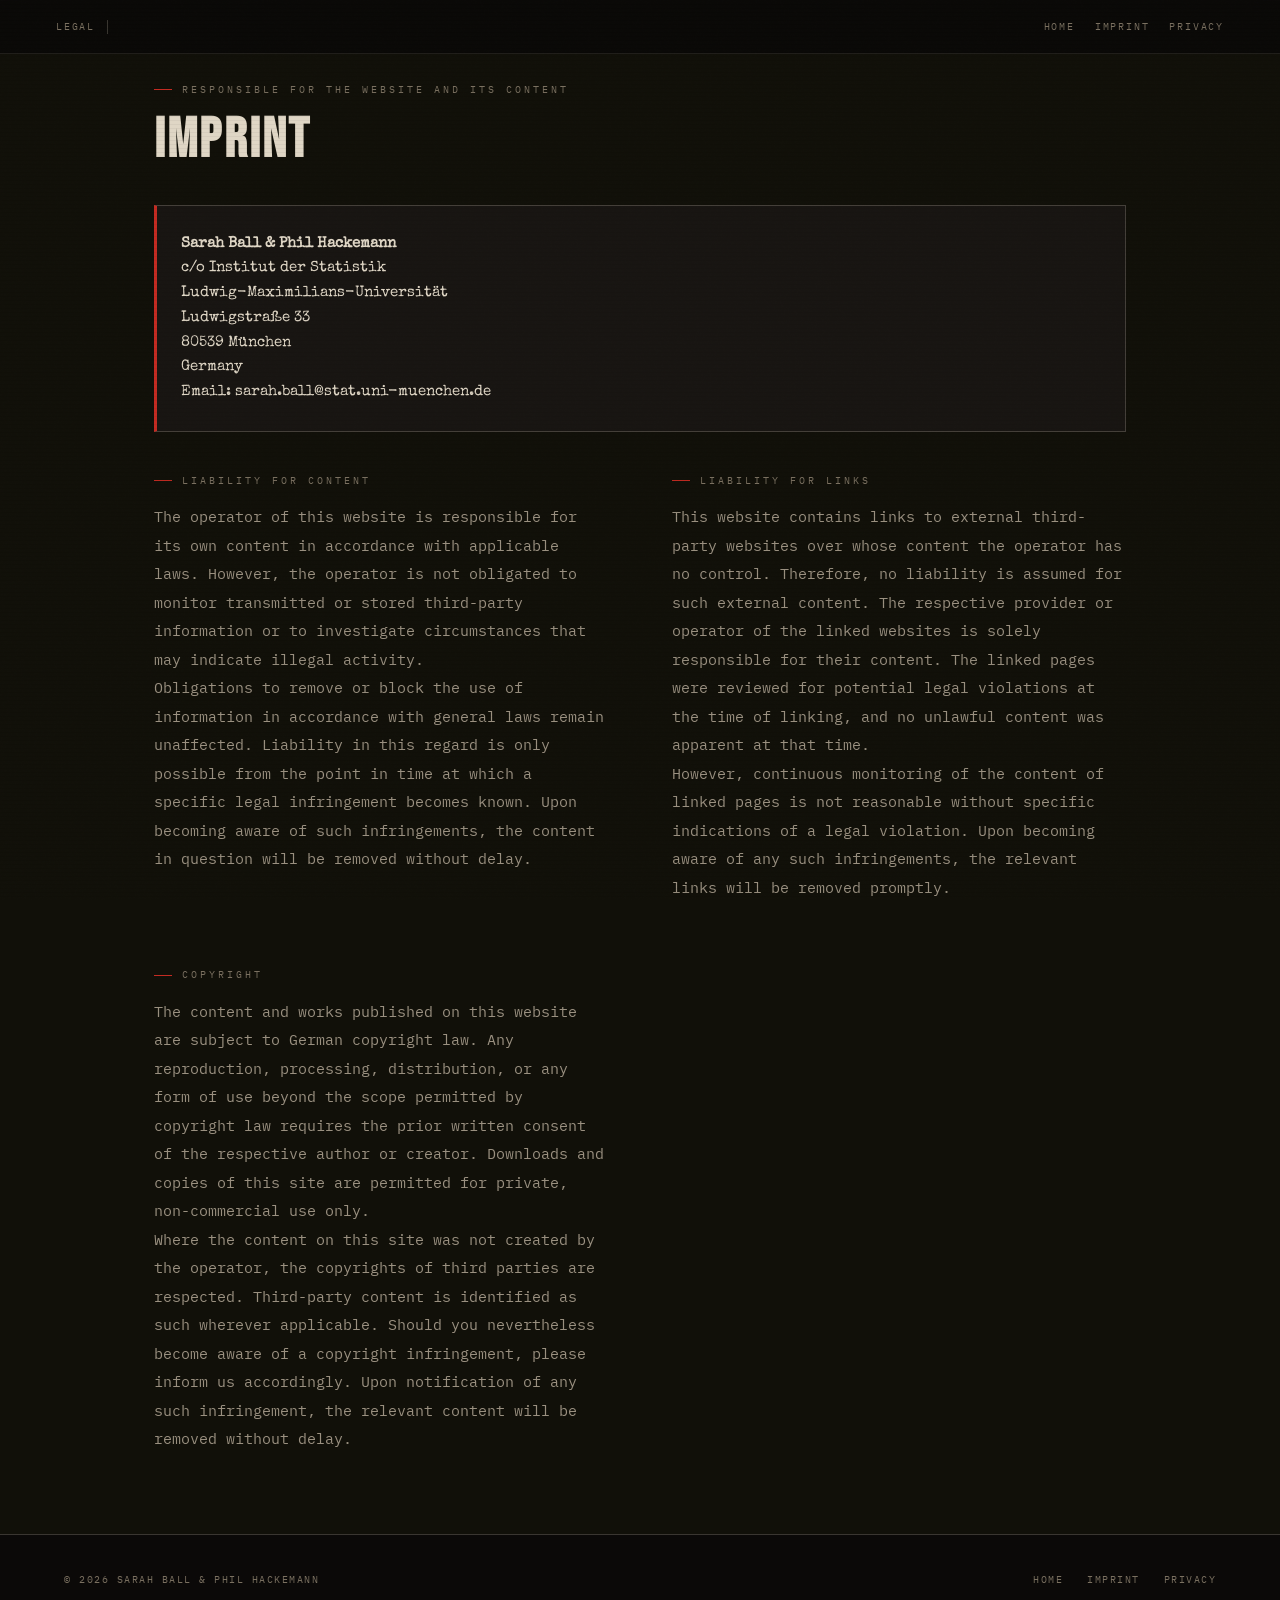
==== imprint.html @ 5b5ce3ba "Initial commit" ====
<!DOCTYPE html>
<html lang="en">
<head>
  <meta charset="UTF-8">
  <meta name="viewport" content="width=device-width, initial-scale=1.0">
  <title>Imprint</title>
  <meta name="description" content="Imprint for the ICML 2026 project site 'The Alignment Community Is Unintentionally Building a Censor's Toolkit'" />
  <meta name="robots" content="noindex,nofollow" />
  <link rel="apple-touch-icon" sizes="180x180" href="favicon/apple-touch-icon.png">
  <link rel="icon" type="image/png" sizes="32x32" href="favicon/favicon-32x32.png">
  <link rel="icon" type="image/png" sizes="16x16" href="favicon/favicon-16x16.png">
  <link rel="manifest" href="favicon/site.webmanifest">
  <link rel="stylesheet" href="icml.css">
</head>
<body>

<a class="skip-link" href="#main">Skip to main content</a>

<nav id="topnav" aria-label="Primary navigation">
  <div class="nav-left">
    <span>Legal</span>
    <span class="nav-sep"></span>
  </div>
  <div class="nav-right">
    <a href="index.html">Home</a>
    <a href="imprint.html">Imprint</a>
    <a href="privacy.html">Privacy</a>
  </div>
</nav>

<main id="main" tabindex="-1">

  <section style="background:var(--surface);border-top:1px solid var(--border);">
    <div class="wrap">
      <div class="label">Responsible for the website and its content</div>
      <h2 class="sec-title">Imprint</h2>
      <div class="thesis">
        <p><b>Sarah Ball &amp; Phil Hackemann</b></p>
        <p>c/o Institut der Statistik<br/>
        Ludwig-Maximilians-Universität<br/>
        Ludwigstraße 33<br/>
        80539 München<br/>
        Germany</p>
        <p>Email: <a href="mailto:sarah.ball@stat.uni-muenchen.de" rel="noopener" target="_self">sarah.ball@stat.uni-muenchen.de</a></p>
      </div>

      <div style="margin-top:40px;" class="ov-grid">
        <div>
          <div class="label">Liability for Content</div>
          <p class="abs-body">The operator of this website is responsible for its own content in accordance with applicable laws. However, the operator is not obligated to monitor transmitted or stored third-party information or to investigate circumstances that may indicate illegal activity.</p>
          <p class="abs-body">Obligations to remove or block the use of information in accordance with general laws remain unaffected. Liability in this regard is only possible from the point in time at which a specific legal infringement becomes known. Upon becoming aware of such infringements, the content in question will be removed without delay.</p>
        </div>
        <div>
          <div class="label">Liability for Links</div>
          <p class="abs-body">This website contains links to external third-party websites over whose content the operator has no control. Therefore, no liability is assumed for such external content. The respective provider or operator of the linked websites is solely responsible for their content. The linked pages were reviewed for potential legal violations at the time of linking, and no unlawful content was apparent at that time.</p>
          <p class="abs-body">However, continuous monitoring of the content of linked pages is not reasonable without specific indications of a legal violation. Upon becoming aware of any such infringements, the relevant links will be removed promptly.</p>
        </div>
        <div>
          <div class="label">Copyright</div>
          <p class="abs-body">The content and works published on this website are subject to German copyright law. Any reproduction, processing, distribution, or any form of use beyond the scope permitted by copyright law requires the prior written consent of the respective author or creator. Downloads and copies of this site are permitted for private, non-commercial use only.</p>
          <p class="abs-body">Where the content on this site was not created by the operator, the copyrights of third parties are respected. Third-party content is identified as such wherever applicable. Should you nevertheless become aware of a copyright infringement, please inform us accordingly. Upon notification of any such infringement, the relevant content will be removed without delay.</p>
        </div>
      </div>
    </div>
  </section>
</main>

<footer aria-label="Site footer">
  <span>© 2026 Sarah Ball &amp; Phil Hackemann</span>
  <nav aria-label="Footer navigation">
    <a href="index.html">Home</a>
    <a href="imprint.html">Imprint</a>
    <a href="privacy.html">Privacy</a>
  </nav>
</footer>

</body>
</html>
---- icml.css ----
:root{
  --bg:#0b0908;--surface:#111009;--card:#181512;
  --text:#dfd6c5;--muted:#7a7060;--faint:#2e2a24;
  --red:#c42b22;--red-dim:#5a1510;--amber:#c07818;
  --green:#317991;--green-hi:#26becc;
  --border:rgba(223,214,197,0.10);--border-hi:rgba(223,214,197,0.22);
}
*,*::before,*::after{box-sizing:border-box;margin:0;padding:0;}
html{scroll-behavior:smooth;}
body{background:var(--bg);color:var(--text);font-family:'IBM Plex Mono',monospace;font-size:14px;line-height:1.75;overflow-x:hidden;}
/* Skip-link for keyboard and screen-reader users */
.skip-link{position:absolute;left:-999px;top:auto;width:1px;height:1px;overflow:hidden;}
.skip-link:focus{position:static;left:auto;width:auto;height:auto;padding:10px 14px;background:var(--text);color:var(--bg);z-index:10000;border-radius:4px;text-decoration:none;}
body::before{content:'';position:fixed;inset:0;pointer-events:none;z-index:900;
  background-image:url("data:image/svg+xml,%3Csvg xmlns='http://www.w3.org/2000/svg' width='300' height='300'%3E%3Cfilter id='n'%3E%3CfeTurbulence baseFrequency='0.85' numOctaves='4' stitchTiles='stitch'/%3E%3C/filter%3E%3Crect width='100%25' height='100%25' filter='url(%23n)' opacity='1'/%3E%3C/svg%3E");
  opacity:0.03;mix-blend-mode:overlay;}
body::after{content:'';position:fixed;inset:0;pointer-events:none;z-index:899;
  background:repeating-linear-gradient(0deg,transparent,transparent 3px,rgba(0,0,0,0.04) 3px,rgba(0,0,0,0.04) 4px);}
a{color:inherit;text-decoration:none;}

/* ─── FONTS ───────────────────────────────────────── */
/* bebas-neue-regular - latin */
@font-face {
  font-display: swap;
  font-family: 'Bebas Neue';
  font-style: normal;
  font-weight: 400;
  src: url('fonts/bebas-neue-v16-latin-regular.woff2') format('woff2'),
      url('fonts/bebas-neue-v16-latin-regular.ttf') format('truetype');
}

/* special-elite-regular - latin */
@font-face {
  font-display: swap;
  font-family: 'Special Elite';
  font-style: normal;
  font-weight: 400;
  src: url('fonts/special-elite-v20-latin-regular.woff2') format('woff2'),
      url('fonts/special-elite-v20-latin-regular.ttf') format('truetype');
}

/* ibm-plex-mono-300 - latin */
@font-face {
  font-display: swap;
  font-family: 'IBM Plex Mono';
  font-style: normal;
  font-weight: 300;
  src: url('fonts/ibm-plex-mono-v20-latin-300.woff2') format('woff2'),
      url('fonts/ibm-plex-mono-v20-latin-300.ttf') format('truetype');
}
/* ibm-plex-mono-300italic - latin */
@font-face {
  font-display: swap;
  font-family: 'IBM Plex Mono';
  font-style: italic;
  font-weight: 300;
  src: url('fonts/ibm-plex-mono-v20-latin-300italic.woff2') format('woff2'),
      url('fonts/ibm-plex-mono-v20-latin-300italic.ttf') format('truetype');
}
/* ibm-plex-mono-regular - latin */
@font-face {
  font-display: swap;
  font-family: 'IBM Plex Mono';
  font-style: normal;
  font-weight: 400;
  src: url('fonts/ibm-plex-mono-v20-latin-regular.woff2') format('woff2'),
      url('fonts/ibm-plex-mono-v20-latin-regular.ttf') format('truetype');
}
/* ibm-plex-mono-500 - latin */
@font-face {
  font-display: swap;
  font-family: 'IBM Plex Mono';
  font-style: normal;
  font-weight: 500;
  src: url('fonts/ibm-plex-mono-v20-latin-500.woff2') format('woff2'),
      url('fonts/ibm-plex-mono-v20-latin-500.ttf') format('truetype');
}

/* ─── LOADER ───────────────────────────────────────── */
#loader{position:fixed;inset:0;background:#000;z-index:9999;
  display:flex;flex-direction:column;justify-content:center;align-items:center;padding:48px 64px;gap:0;}
/* top artistic note */
#loader-note{font-size:10px;letter-spacing:0.25em;text-transform:uppercase;
  color:#332e28;margin-bottom:28px;border:1px solid #1e1c18;padding:5px 14px;
  align-self:flex-start;}
#loader-lines{width:100%;max-width:640px;font-family:'IBM Plex Mono',monospace;font-size:13px;color:#3a3428;line-height:2.05;}
.ll{opacity:0;transition:opacity 0.08s;}
.ll.show{opacity:1;}
.ll.warn{color:var(--red);}
.ll.bright{color:#cfc6b5;}
#loader-bar-wrap{width:100%;max-width:640px;margin-top:30px;border:1px solid #2a2820;height:3px;background:#0a0908;}
#loader-bar{height:100%;width:0%;background:var(--red);}
#loader-pct{font-size:10px;color:var(--muted);letter-spacing:0.3em;text-transform:uppercase;margin-top:10px;width:100%;max-width:640px;}
#loader-skip{margin-top:24px;font-size:10px;letter-spacing:0.2em;text-transform:uppercase;
  color:#2e2a24;cursor:pointer;border-bottom:1px solid #2e2a24;padding-bottom:1px;
  transition:color 0.2s,border-color 0.2s;align-self:flex-start;}
#loader-skip:hover{color:var(--muted);border-color:var(--muted);}

/* ─── NAV ──────────────────────────────────────────── */
#topnav{position:fixed;top:0;left:0;right:0;z-index:800;padding:0 56px;height:54px;
  display:flex;justify-content:space-between;align-items:center;
  background:rgba(11,9,8,0.9);backdrop-filter:blur(14px);
  border-bottom:1px solid var(--border);
  font-family:'IBM Plex Mono',monospace;font-size:10px;letter-spacing:0.18em;
  text-transform:uppercase;color:var(--muted);}
.nav-left{display:flex;align-items:center;gap:12px;flex-wrap:wrap;}
.nav-right{display:flex;align-items:center;gap:20px;}
.nav-right a{color:var(--muted);font-family:'IBM Plex Mono',monospace;font-size:10px;
  letter-spacing:0.18em;text-transform:uppercase;text-decoration:none;
  transition:color 0.2s;}
.nav-right a:hover{color:var(--text);}
.badge-spot{background:var(--red);color:#fff;font-family:'Bebas Neue',sans-serif;
  font-size:11px;letter-spacing:0.1em;padding:3px 9px;line-height:1;}
.badge-oral{background:#1a1200;color:var(--amber);border:1px solid #5a3a0a;
  font-size:10px;letter-spacing:0.1em;padding:3px 9px;line-height:1;}
.nav-sep{width:1px;height:14px;background:var(--border-hi);display:inline-block;}
.btn-nav{background:var(--red);color:#fff;border:1px solid var(--red);
  font-family:'IBM Plex Mono',monospace;font-size:10px;letter-spacing:0.15em;
  text-transform:uppercase;padding:6px 14px;cursor:pointer;
  transition:background 0.2s;}
.btn-nav:hover{background:#a32018;}

/* ─── HERO ─────────────────────────────────────────── */
#hero{min-height:100vh;padding:54px 64px 72px;
  display:flex;flex-direction:column;justify-content:flex-end;
  position:relative;border-bottom:1px solid var(--border-hi);overflow:hidden;}
.red-stripe{position:absolute;left:0;top:0;bottom:0;width:4px;background:var(--red);}
#hero-bg{position:absolute;right:-20px;top:50%;transform:translateY(-50%);
  font-family:'Bebas Neue',sans-serif;font-size:clamp(100px,19vw,250px);
  line-height:0.85;color:rgba(196,43,34,0.04);pointer-events:none;
  user-select:none;white-space:nowrap;letter-spacing:0.02em;}
#hero h1{font-family:'Bebas Neue',sans-serif;font-size:clamp(58px,9.5vw,132px);
  line-height:0.88;letter-spacing:0.025em;max-width:980px;margin-bottom:40px;
  opacity:0;animation:heroIn 0.9s 0.2s ease forwards;}
#hero h1 em{color:var(--red);font-style:normal;}
.tagline{font-family:'IBM Plex Mono',monospace;font-size:clamp(22px,2.9vw,34px);
  color:#b8ad9d;border-left:3px solid var(--amber);padding-left:20px;
  max-width:640px;margin-bottom:50px;line-height:1.5;
  opacity:0;animation:heroIn 0.9s 0.45s ease forwards;}
.hero-foot{display:flex;align-items:flex-end;gap:48px;flex-wrap:wrap;
  opacity:0;animation:heroIn 0.9s 0.7s ease forwards;}
.authors-mini{font-size:12px;color:#9a9080;}
.authors-mini strong{display:block;font-size:14px;color:var(--text);margin-bottom:2px;font-weight:400;}
.hero-ctas{display:flex;gap:14px;flex-wrap:wrap;}
@keyframes heroIn{from{opacity:0;transform:translateY(22px);}to{opacity:1;transform:none;}}
@keyframes fadeIn{from{opacity:0;}to{opacity:1;}}
.scroll-hint{position:absolute;bottom:28px;right:64px;font-size:10px;
  letter-spacing:0.25em;text-transform:uppercase;color:var(--faint);
  display:flex;flex-direction:column;align-items:center;gap:8px;
  opacity:0;animation:fadeIn 1s 1.4s ease forwards;}
.scroll-hint::after{content:'';display:block;width:1px;height:38px;
  background:linear-gradient(to bottom,var(--faint),transparent);
  animation:spulse 1.8s ease-in-out infinite;}
@keyframes spulse{0%,100%{opacity:0.3;}50%{opacity:1;}}

/* ─── BUTTONS ──────────────────────────────────────── */
.btn{display:inline-block;padding:11px 26px;font-family:'IBM Plex Mono',monospace;
  font-size:11px;letter-spacing:0.15em;text-transform:uppercase;cursor:pointer;
  border:1px solid;transition:background 0.2s,border-color 0.2s,transform 0.15s;}
.btn:hover{transform:translateY(-2px);}
.btn-red{background:var(--red);color:#fff;border-color:var(--red);}
.btn-red:hover{background:#a32018;border-color:#a32018;}
.btn-ghost{background:transparent;color:var(--text);border-color:var(--border-hi);}
.btn-ghost:hover{border-color:var(--text);}

/* ─── SCROLL REVEAL ────────────────────────────────── */
.rv{opacity:0;transform:translateY(26px);transition:opacity 0.75s ease,transform 0.75s ease;}
.rv.vis{opacity:1;transform:none;}
.rvl{opacity:0;transform:translateX(-28px);transition:opacity 0.75s ease,transform 0.75s ease;}
.rvl.vis{opacity:1;transform:none;}
.rvr{opacity:0;transform:translateX(28px);transition:opacity 0.75s ease,transform 0.75s ease;}
.rvr.vis{opacity:1;transform:none;}
.d1{transition-delay:0.10s;}.d2{transition-delay:0.22s;}.d3{transition-delay:0.36s;}.d4{transition-delay:0.50s;}

/* ─── SECTION UTILITIES ────────────────────────────── */
.wrap{max-width:1100px;margin:0 auto;padding:80px 64px;}
.label{display:flex;align-items:center;gap:10px;font-size:10px;letter-spacing:0.3em;
  text-transform:uppercase;color:var(--muted);margin-bottom:14px;}
.label::before{content:'';display:block;width:18px;height:1px;background:var(--red);}
.sec-title{font-family:'Bebas Neue',sans-serif;font-size:clamp(32px,4.5vw,56px);
  letter-spacing:0.04em;line-height:1;margin-bottom:36px;}
.tag{display:inline-block;padding:2px 7px;font-size:10px;letter-spacing:0.1em;
  text-transform:uppercase;border:1px solid;border-radius:0;}
.tag-r{color:var(--red);border-color:var(--red-dim);}
.tag-a{color:var(--amber);border-color:#5a3a0a;}
.tag-g{color:var(--green-hi);border-color:#317991;}

/* ─── COUNTER STRIP ────────────────────────────────── */
#counters{border-bottom:1px solid var(--border);padding:0 64px;}
.counters-row{display:flex;border-left:1px solid var(--border);}
.cnt{flex:1;padding:30px 26px;border-right:1px solid var(--border);}
.cnt-num{font-family:'Bebas Neue',sans-serif;font-size:clamp(32px,3.8vw,50px);
  color:var(--red);line-height:1;margin-bottom:6px;}
.cnt-lbl{font-size:11px;color:var(--muted);letter-spacing:0.09em;text-transform:uppercase;line-height:1.45;}

/* ─── PULL QUOTE ───────────────────────────────────── */
#quote{background:var(--bg);border-top:1px solid var(--border);
  border-bottom:1px solid var(--border);padding:80px 64px;position:relative;overflow:hidden;}
#quote::before{content:'"';position:absolute;left:-15px;top:-50px;
  font-family:'Bebas Neue',sans-serif;font-size:300px;color:rgba(196,43,34,0.04);
  line-height:1;pointer-events:none;user-select:none;}
#quote blockquote{font-family:'Special Elite',cursive;font-size:clamp(19px,3vw,29px);
  color:#8a8070;max-width:820px;margin:0 auto;line-height:1.55;text-align:center;}
#quote blockquote b{color:var(--text);font-weight:400;}

/* ─── VIDEO ────────────────────────────────────────── */
#video{padding:80px 40px;}
.vid-header{max-width:980px;margin:0 auto 30px;display:flex;justify-content:space-between;align-items:flex-end;flex-wrap:wrap;gap:16px;}
.vid-title{font-family:'Bebas Neue',sans-serif;font-size:clamp(28px,3.8vw,50px);letter-spacing:0.04em;line-height:1;}
.vid-desc{font-size:12px;color:var(--muted);max-width:340px;text-align:right;line-height:1.7;}
.vid-wrap{max-width:980px;margin:0 auto;position:relative;}
.vid-wrap::before{content:'';position:absolute;inset:-18px;border:1px solid var(--border);pointer-events:none;}
.vid-wrap::after{content:'';position:absolute;inset:-36px;border:1px solid rgba(196,43,34,0.07);pointer-events:none;}
.vid-frame{position:relative;aspect-ratio:16/9;background:#000;border:1px solid var(--border-hi);overflow:hidden;}
.vid-frame::after{content:'';position:absolute;inset:0;pointer-events:none;
  background:repeating-linear-gradient(0deg,transparent,transparent 2px,rgba(0,0,0,0.055) 2px,rgba(0,0,0,0.055) 4px);}
.vid-frame iframe{position:absolute;inset:0;width:100%;height:100%;display:block;border:none;}
.vid-placeholder{
  position:absolute;inset:0;display:flex;flex-direction:column;align-items:center;justify-content:center;gap:18px;background:#050403;color:var(--muted);font-size:12px;letter-spacing:0.2em;text-transform:uppercase;cursor:pointer;z-index:2;overflow:hidden;}
.vid-placeholder:focus-visible{outline:2px solid var(--red);outline-offset:-4px;}
.play-ring{width:72px;height:72px;border:1px solid rgba(255,255,255,0.18);border-radius:50%;display:flex;align-items:center;justify-content:center;transition:border-color 0.3s,background 0.3s;background:rgba(0,0,0,0.25);}
.play-ring:hover{border-color:rgba(255,255,255,0.9);background:rgba(255,255,255,0.05);}
.play-ring svg{fill:#fff;margin-left:0;}
.vid-thumb{position:absolute;inset:0;width:100%;height:100%;object-fit:cover;display:block;z-index:0;}
.vid-overlay{position:absolute;inset:0;background:linear-gradient(rgba(0,0,0,0.28),rgba(0,0,0,0.32));z-index:1;pointer-events:none;}
.vid-placeholder > :not(.vid-thumb){position:relative;z-index:2;color:#fff;text-shadow:0 2px 6px rgba(0,0,0,0.6);}
.vid-placeholder span{color:#fff;text-shadow:0 2px 6px rgba(0,0,0,0.6);}
.vid-cap{text-align:center;margin-top:30px;font-size:11px;color:var(--muted);letter-spacing:0.1em;max-width:980px;margin-left:auto;margin-right:auto;}
.vid-placeholder-noscript{
  position:absolute;inset:0;display:flex;flex-direction:column;align-items:center;justify-content:center;gap:18px;background:#050403;color:var(--muted);font-size:12px;letter-spacing:0.2em;text-transform:uppercase;z-index:2;overflow:hidden;}
.vid-placeholder-noscript img{position:absolute;inset:0;width:100%;height:100%;object-fit:cover;display:block;z-index:0;}
.vid-placeholder-noscript::after{content:'';position:absolute;inset:0;background:linear-gradient(rgba(0,0,0,0.28),rgba(0,0,0,0.32));z-index:1;pointer-events:none;}
.vid-placeholder-noscript > :not(img){position:relative;z-index:2;color:#fff;text-shadow:0 2px 6px rgba(0,0,0,0.6);}
.vid-placeholder-noscript a{color:inherit;text-decoration:none;display:flex;flex-direction:column;align-items:center;justify-content:center;gap:18px;color:#fff;}

/* ─── OVERVIEW ─────────────────────────────────────── */
.ov-grid{display:grid;grid-template-columns:1fr 1fr;gap:64px;align-items:start;}
.abs-body{font-size:15px;line-height:1.9;color:#9a9080;}
.abs-body b{color:var(--text);font-weight:400;}
.thesis{border:1px solid var(--border-hi);padding:26px 24px;border-left:3px solid var(--red);background:var(--card);margin-bottom:20px;}
.thesis p{font-family:'Special Elite',cursive;font-size:15px;color:var(--text);line-height:1.65;}

/* ─── CLAIMS ───────────────────────────────────────── */
.claims-grid{display:grid;grid-template-columns:repeat(3,1fr);gap:1px;
  background:var(--border);border:1px solid var(--border);margin-top:40px;}
.claim{background:var(--card);padding:36px 28px;position:relative;}
.claim::before{content:'';position:absolute;top:0;left:0;right:0;height:2px;}
.claim:nth-child(1)::before{background:var(--red);}
.claim:nth-child(2)::before{background:var(--amber);}
.claim:nth-child(3)::before{background:var(--green);}
.claim-n{font-family:'Bebas Neue',sans-serif;font-size:72px;line-height:1;color:var(--faint);margin-bottom:14px;}
.claim-t{font-family:'Bebas Neue',sans-serif;font-size:22px;letter-spacing:0.04em;color:var(--text);margin-bottom:10px;}
.claim-b{font-size:13px;color:#857a6a;line-height:1.65;}

/* ─── FRAMEWORK ────────────────────────────────────── */
.fw-table{width:100%;border-collapse:collapse;margin-top:32px;font-size:12px;}
.fw-table th{text-align:left;padding:14px 16px;background:var(--card);
  border:1px solid var(--border);font-family:'Bebas Neue',sans-serif;
  font-size:18px;letter-spacing:0.06em;color:var(--text);font-weight:400;}
.fw-table th:first-child{font-family:'IBM Plex Mono',monospace;font-size:10px;
  letter-spacing:0.18em;text-transform:uppercase;color:var(--muted);width:140px;}
.fw-table td{padding:13px 16px;border:1px solid var(--border);background:var(--surface);
  color:#857a6a;vertical-align:top;line-height:1.55;}
.fw-table td:first-child{font-size:10px;letter-spacing:0.16em;text-transform:uppercase;color:var(--text);}
.fw-table tr:hover td{background:var(--card);}

/* ─── EVIDENCE ─────────────────────────────────────── */
.ev-grid{display:grid;grid-template-columns:repeat(3,1fr);gap:1px;
  background:var(--border);border:1px solid var(--border);margin-top:36px;}
.ev-card{background:var(--card);padding:0;position:relative;overflow:hidden;}
.ev-card-head{padding:18px 24px;border-bottom:1px solid var(--border);
  display:flex;align-items:flex-start;justify-content:space-between;gap:12px;}
.ev-region{font-family:'Bebas Neue',sans-serif;font-size:26px;letter-spacing:0.04em;
  color:var(--text);line-height:1;}
.ev-method-tags{display:flex;gap:6px;flex-wrap:wrap;padding-top:4px;}
.ev-card-body{padding:20px 24px;font-size:13px;color:#857a6a;line-height:1.65;}
.ev-card-body b{color:var(--text);font-weight:400;}
.ev-accent{position:absolute;left:0;top:0;bottom:0;width:3px;}
.ev-card:nth-child(1) .ev-accent,.ev-card:nth-child(2) .ev-accent{background:var(--red);}
.ev-card:nth-child(3) .ev-accent{background:var(--amber);}
.ev-card:nth-child(4) .ev-accent{background:var(--muted);}

/* ─── ICML MEETUP ──────────────────────────────────── */
#meetup{border-top:1px solid var(--border);}
.meetup-grid{display:grid;grid-template-columns:1fr 1fr;gap:1px;
  background:var(--border);border:1px solid var(--border);margin-top:36px;}
.meetup-card{background:var(--card);padding:30px 28px;position:relative;}
.meetup-card::before{content:'';position:absolute;top:0;left:0;right:0;height:2px;}
.meetup-card:nth-child(1)::before{background:var(--red);}
.meetup-card:nth-child(2)::before{background:var(--amber);}
.meetup-type{font-size:10px;letter-spacing:0.25em;text-transform:uppercase;
  color:var(--muted);margin-bottom:10px;}
.meetup-title{font-family:'Bebas Neue',sans-serif;font-size:26px;letter-spacing:0.04em;
  color:var(--text);margin-bottom:14px;line-height:1;}
.meetup-detail{display:flex;flex-direction:column;gap:8px;}
.meetup-row{display:flex;gap:12px;font-size:12px;color:#857a6a;align-items:baseline;}
.meetup-row span:first-child{font-size:10px;letter-spacing:0.15em;text-transform:uppercase;
  color:var(--muted);min-width:60px;}
.meetup-row span:last-child{color:var(--text);}

/* ─── PROPOSALS ────────────────────────────────────── */
.prop-grid{display:grid;grid-template-columns:repeat(3,1fr);gap:28px;margin-top:40px;}
.prop{border-top:2px solid;padding-top:20px;}
.prop:nth-child(1){border-color:var(--red);}
.prop:nth-child(2){border-color:var(--amber);}
.prop:nth-child(3){border-color:var(--green);}
.prop-t{font-family:'Bebas Neue',sans-serif;font-size:20px;letter-spacing:0.06em;color:var(--text);margin-bottom:10px;}
.prop-b{font-size:13px;color:#857a6a;line-height:1.65;}

/* ─── AUTHORS ──────────────────────────────────────── */
.authors-grid{display:grid;grid-template-columns:1fr 1fr;gap:1px;
  background:var(--border);border:1px solid var(--border);margin-top:40px;}
.author-card{background:var(--card);padding:32px;display:grid;
  grid-template-columns:100px 1fr;gap:24px;align-items:start;}
.author-photo{width:100px;height:100px;background:var(--surface);
  border:1px solid var(--border-hi);overflow:hidden;flex-shrink:0;position:relative;}
.author-photo img{width:100%;height:100%;object-fit:cover;filter:grayscale(1) contrast(1.1);}
/* fallback SVG portrait */
.author-photo svg{position:absolute;inset:0;width:100%;height:100%;}
/* .author-info{} */
.author-name{font-family:'Bebas Neue',sans-serif;font-size:26px;color:var(--text);
  margin-bottom:2px;font-weight:400;line-height:1.1;}
.author-role{font-size:10px;letter-spacing:0.18em;text-transform:uppercase;
  color:var(--red);margin-bottom:12px;}
.author-bio{font-size:12px;color:#857a6a;line-height:1.65;margin-bottom:14px;}
.author-links{display:flex;gap:10px;flex-wrap:wrap;}
.alink{display:flex;align-items:center;gap:5px;font-size:10px;letter-spacing:0.1em;
  text-transform:uppercase;color:var(--muted);border:1px solid var(--faint);
  padding:4px 8px;transition:color 0.2s,border-color 0.2s;}
.alink:hover{color:var(--text);border-color:var(--border-hi);}
.alink svg{width:11px;height:11px;fill:currentColor;flex-shrink:0;}

/* ─── CITATION ─────────────────────────────────────── */
.cit-block{background:var(--card);border:1px solid var(--border);border-left:3px solid var(--red);
  padding:22px 26px;margin-top:28px;font-size:12px;color:#857a6a;line-height:1.7;
  white-space:pre-wrap;letter-spacing:0.03em;}

/* ─── FOOTER ───────────────────────────────────────── */
footer{border-top:1px solid var(--border-hi);padding:36px 64px;
  display:flex;justify-content:space-between;align-items:center;
  font-size:10px;letter-spacing:0.15em;text-transform:uppercase;
  color:var(--muted);flex-wrap:wrap;gap:16px;}
footer a{color:var(--muted);transition:color 0.2s;}
footer a:hover{color:var(--text);}
footer nav{display:flex;gap:24px;}

/* ─── RESPONSIVE ───────────────────────────────────── */
@media(max-width:900px){
  #hero,footer,#quote,#counters{padding-left:24px;padding-right:24px;}
  #topnav{padding:0 20px;}
  .wrap{padding:60px 24px;}
  #video{padding:60px 16px;}
  .vid-header{padding:0 8px;}
  .ov-grid,.claims-grid,.meetup-grid,.prop-grid,.authors-grid,.ev-grid{grid-template-columns:1fr;}
  .hero-foot{flex-direction:column;gap:24px;}
  footer{flex-direction:column;text-align:center;}
  footer nav{justify-content:center;}
  .counters-row{flex-wrap:wrap;}
  .cnt{flex:1 1 50%;}
  .vid-desc{text-align:left;}
  .scroll-hint{right:24px;}
  .nav-right a.hide-sm{display:none;}
  .author-card{grid-template-columns:1fr;}
}
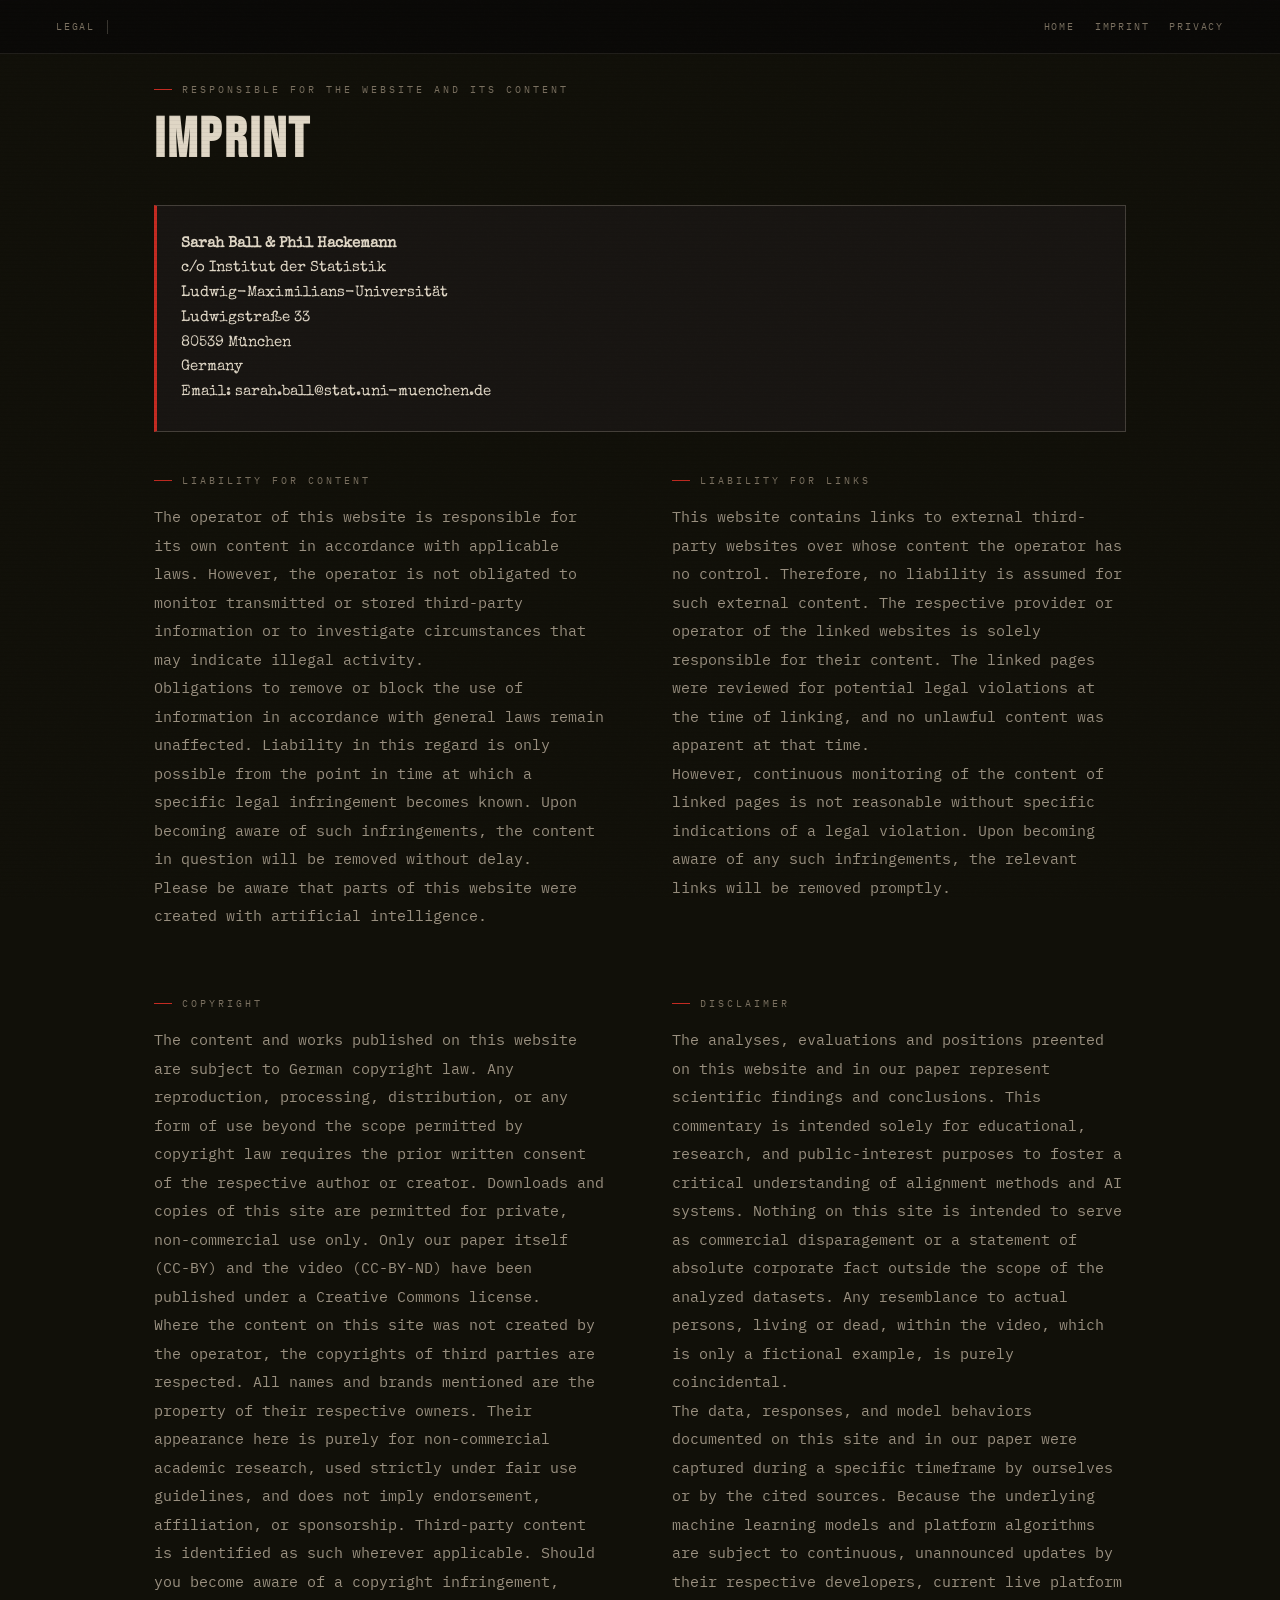
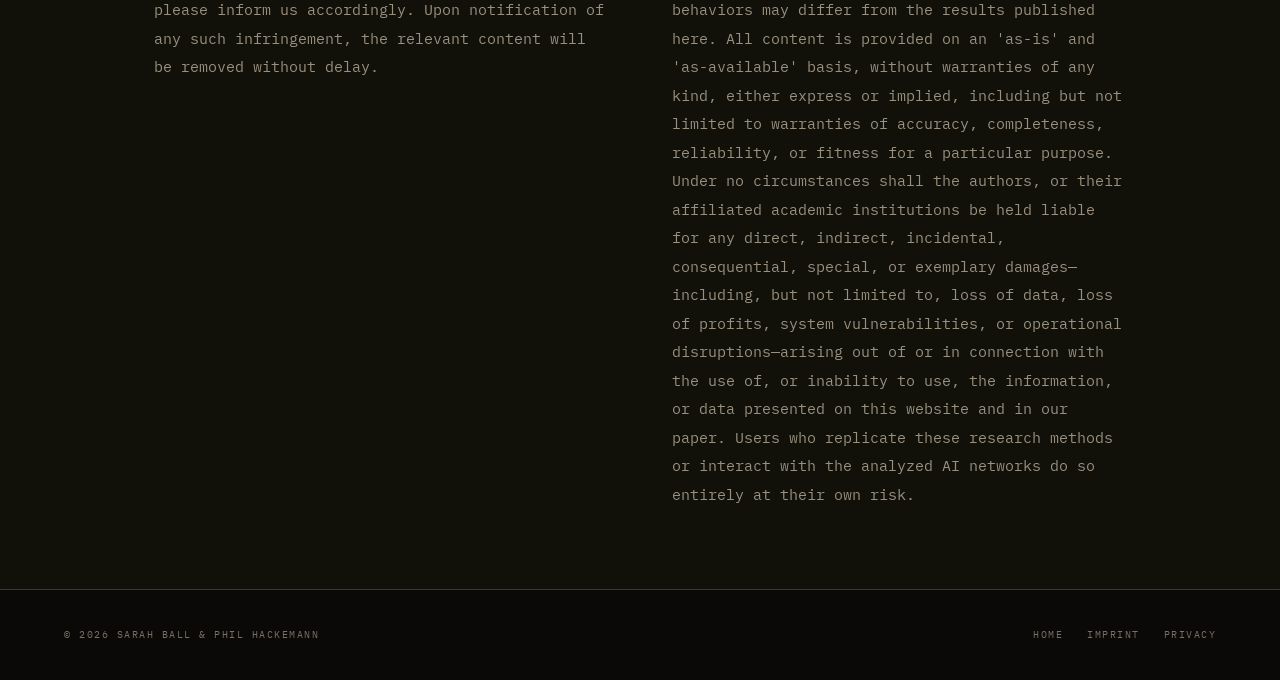
==== commit 9433916b: "Update imprint.html" ====
--- a/imprint.html
+++ b/imprint.html
@@ -46,9 +46,10 @@
 
       <div style="margin-top:40px;" class="ov-grid">
         <div>
-          <div class="label">Liability for Content</div>
+          <div class="label" id="legal" >Liability for Content</div>
           <p class="abs-body">The operator of this website is responsible for its own content in accordance with applicable laws. However, the operator is not obligated to monitor transmitted or stored third-party information or to investigate circumstances that may indicate illegal activity.</p>
           <p class="abs-body">Obligations to remove or block the use of information in accordance with general laws remain unaffected. Liability in this regard is only possible from the point in time at which a specific legal infringement becomes known. Upon becoming aware of such infringements, the content in question will be removed without delay.</p>
+          <p class="abs-body">Please be aware that parts of this website were created with artificial intelligence.</p>
         </div>
         <div>
           <div class="label">Liability for Links</div>
@@ -57,8 +58,14 @@
         </div>
         <div>
           <div class="label">Copyright</div>
-          <p class="abs-body">The content and works published on this website are subject to German copyright law. Any reproduction, processing, distribution, or any form of use beyond the scope permitted by copyright law requires the prior written consent of the respective author or creator. Downloads and copies of this site are permitted for private, non-commercial use only.</p>
-          <p class="abs-body">Where the content on this site was not created by the operator, the copyrights of third parties are respected. Third-party content is identified as such wherever applicable. Should you nevertheless become aware of a copyright infringement, please inform us accordingly. Upon notification of any such infringement, the relevant content will be removed without delay.</p>
+          <p class="abs-body">The content and works published on this website are subject to German copyright law. Any reproduction, processing, distribution, or any form of use beyond the scope permitted by copyright law requires the prior written consent of the respective author or creator. Downloads and copies of this site are permitted for private, non-commercial use only. Only our paper itself (CC-BY) and the video (CC-BY-ND) have been published under a Creative Commons license.</p>
+          <p class="abs-body">Where the content on this site was not created by the operator, the copyrights of third parties are respected. All names and brands mentioned are the property of their respective owners. Their appearance here is purely for non-commercial academic research, used strictly under fair use guidelines, and does not imply endorsement, affiliation, or sponsorship. Third-party content is identified as such wherever applicable. Should you become aware of a copyright infringement, please inform us accordingly. Upon notification of any such infringement, the relevant content will be removed without delay.</p>
+        </div>
+        <div>
+          <div class="label">Disclaimer</div>
+          <p class="abs-body">The analyses, evaluations and positions preented on this website and in our paper represent scientific findings and conclusions. This commentary is intended solely for educational, research, and public-interest purposes to foster a critical understanding of alignment methods and AI systems. Nothing on this site is intended to serve as commercial disparagement or a statement of absolute corporate fact outside the scope of the analyzed datasets. Any resemblance to actual persons, living or dead, within the video, which is only a fictional example, is purely coincidental.</p>
+          <p class="abs-body">The data, responses, and model behaviors documented on this site and in our paper were captured during a specific timeframe by ourselves or by the cited sources. Because the underlying machine learning models and platform algorithms are subject to continuous, unannounced updates by their respective developers, current live platform behaviors may differ from the results published here. All content is provided on an 'as-is' and 'as-available' basis, without warranties of any kind, either express or implied, including but not limited to warranties of accuracy, completeness, reliability, or fitness for a particular purpose.</p>
+          <p class="abs-body">Under no circumstances shall the authors, or their affiliated academic institutions be held liable for any direct, indirect, incidental, consequential, special, or exemplary damages—including, but not limited to, loss of data, loss of profits, system vulnerabilities, or operational disruptions—arising out of or in connection with the use of, or inability to use, the information, or data presented on this website and in our paper. Users who replicate these research methods or interact with the analyzed AI networks do so entirely at their own risk.</p>
         </div>
       </div>
     </div>
--- a/icml.css
+++ b/icml.css
@@ -28,7 +28,6 @@
   src: url('fonts/bebas-neue-v16-latin-regular.woff2') format('woff2'),
       url('fonts/bebas-neue-v16-latin-regular.ttf') format('truetype');
 }
-
 /* special-elite-regular - latin */
 @font-face {
   font-display: swap;
@@ -38,7 +37,6 @@
   src: url('fonts/special-elite-v20-latin-regular.woff2') format('woff2'),
       url('fonts/special-elite-v20-latin-regular.ttf') format('truetype');
 }
-
 /* ibm-plex-mono-300 - latin */
 @font-face {
   font-display: swap;
@@ -344,7 +342,239 @@
 footer a:hover{color:var(--text);}
 footer nav{display:flex;gap:24px;}
 
+/* ─── DUAL-USE DEMO ────────────────────────────────── */
+#dualuse-demo {
+  padding: 30px 40px 10px 40px;
+}
+.demo-wrapper {
+  position: relative;
+  max-width: 560px;
+  margin: 0 auto;
+}
+.demo-good {
+  background: #e8e3d8;
+  color: #0b0908;
+  border: 1px solid #d4c9ba;
+  box-sizing: border-box;
+  position: relative;
+  z-index: 1;
+  width: 100%;
+  height: 100%;
+}
+.demo-bad {
+  background: var(--bg);
+  color: var(--text);
+  border: 1px solid var(--border);
+  box-sizing: border-box;
+  position: absolute;
+  inset: 0;
+  z-index: 2;
+  clip-path: polygon(0% 0%, 100% 0%, 100% 0%, 0% 0%);
+  animation: demoWipeMask linear both;
+  animation-timeline: view(50% 50%);
+  animation-range: entry 0% cover 75%;
+}
+.demo-state {
+  padding: 0;
+  border-radius: 12px;
+  overflow: hidden;
+  box-shadow: 0 8px 24px rgba(0, 0, 0, 0.15);
+  height: 100%;
+}
+.demo-window {
+  display: flex;
+  flex-direction: column;
+  height: 100%;
+  min-height: 280px;
+}
+.demo-header {
+  background: inherit;
+  border-bottom: 1px solid currentColor;
+  border-bottom-color: rgba(0, 0, 0, 0.1);
+  padding: 16px 20px;
+  display: flex;
+  justify-content: space-between;
+  align-items: center;
+  gap: 12px;
+}
+.demo-good .demo-header {
+  background: #d9cfc2;
+  border-bottom-color: #c7bdb0;
+}
+.demo-bad .demo-header {
+  background: #1a1712;
+  border-bottom-color: var(--border);
+}
+.demo-header-left {
+  display: flex;
+  flex-direction: column;
+  gap: 4px;
+}
+.demo-title {
+  font-family: 'Bebas Neue', sans-serif;
+  font-size: 14px;
+  letter-spacing: 0.08em;
+  text-transform: uppercase;
+  font-weight: 600;
+}
+.demo-status {
+  font-size: 11px;
+  letter-spacing: 0.1em;
+  opacity: 0.6;
+}
+.demo-badge {
+  font-size: 12px;
+  font-weight: 600;
+  padding: 4px 10px;
+  border-radius: 4px;
+  letter-spacing: 0.05em;
+  text-transform: uppercase;
+}
+.demo-badge-good {
+  background: rgba(49, 121, 145, 0.15);
+  color: #1a5f77;
+}
+.demo-bad .demo-badge-bad {
+  background: rgba(196, 43, 34, 0.2);
+  color: #ff6b5b;
+}
+.demo-chat {
+  flex: 1;
+  padding: 20px 20px 12px 20px;
+  display: flex;
+  flex-direction: column;
+  gap: 16px;
+  overflow-y: auto;
+  scrollbar-gutter: stable;
+}
+.demo-good .demo-chat {
+  background: #faf8f5;
+}
+.demo-bad .demo-chat {
+  background: var(--surface);
+}
+.demo-message {
+  display: flex;
+  gap: 8px;
+  align-items: flex-end;
+}
+.user-message {
+  justify-content: flex-end;
+}
+.user-message .demo-text {
+  background: rgba(0, 0, 0, 0.08);
+  border-radius: 12px 12px 4px 12px;
+  padding: 12px 14px;
+  max-width: 85%;
+}
+.demo-good .user-message .demo-text {
+  background: #e0d5c7;
+  color: #0b0908;
+}
+.demo-bad .user-message .demo-text {
+  background: var(--card);
+  color: var(--text);
+}
+.ai-message {
+  justify-content: flex-start;
+}
+.ai-message .demo-text {
+  background: rgba(0, 0, 0, 0.04);
+  border-radius: 4px 12px 12px 12px;
+  padding: 12px 14px;
+  max-width: 85%;
+  font-size: 13px;
+  line-height: 1.5;
+}
+.demo-good .ai-message .demo-text {
+  background: #fff;
+  color: #0b0908;
+  border: 1px solid #d4c9ba;
+}
+.demo-bad .ai-message .demo-text {
+  background: rgba(223, 214, 197, 0.1);
+  color: var(--text);
+  border: 1px solid var(--border);
+}
+.demo-good .demo-footer {
+  background: #d9cfc2;
+  border-top-color: #c7bdb0;
+}
+.demo-bad .demo-footer {
+  background: #1a1712;
+  border-top-color: var(--border);
+}
+
+/* Animations */
+@keyframes demoWipeMask {
+  0% {
+    clip-path: polygon(0% 0%, 100% 0%, 100% 0%, 0% 0%);
+  }
+  100% {
+    clip-path: polygon(0% 0%, 100% 0%, 100% 100%, 0% 100%);
+  }
+}
+
 /* ─── RESPONSIVE ───────────────────────────────────── */
+@media (max-width: 900px) {
+  #dualuse-demo {
+    padding: 25px 24px;
+  }
+  
+  .demo-wrapper {
+    max-width: 100%;
+  }
+  
+  .demo-window {
+    min-height: 260px;
+  }
+  
+  .user-message .demo-text,
+  .ai-message .demo-text {
+    max-width: 90%;
+  }
+}
+
+@media (max-width: 600px) {
+  #dualuse-demo {
+    padding: 20px 16px;
+  }  
+  .demo-wrapper {
+    /* On mobile: disable animation, just show static view */
+    animation: none;
+    position: relative;
+  }  
+  .demo-bad {
+    /* Show only the "misused" state on mobile */
+    animation: none;
+    clip-path: polygon(0% 0%, 100% 0%, 100% 100%, 0% 100%);
+    position: relative;
+    inset: auto;
+  }  
+  .demo-good {
+    /* Hide the good state on mobile */
+    display: none;
+  }  
+  .demo-window {
+    min-height: 240px;
+  }  
+  .demo-header {
+    padding: 12px 16px;
+  }  
+  .demo-chat {
+    padding: 16px;
+    gap: 12px;
+  }  
+  .demo-footer {
+    padding: 10px 16px;
+    font-size: 11px;
+  }  
+  .demo-message .demo-text {
+    font-size: 13px;
+    padding: 10px 12px;
+  }
+}
+
 @media(max-width:900px){
   #hero,footer,#quote,#counters{padding-left:24px;padding-right:24px;}
   #topnav{padding:0 20px;}
@@ -361,4 +591,4 @@
   .scroll-hint{right:24px;}
   .nav-right a.hide-sm{display:none;}
   .author-card{grid-template-columns:1fr;}
-}+}
